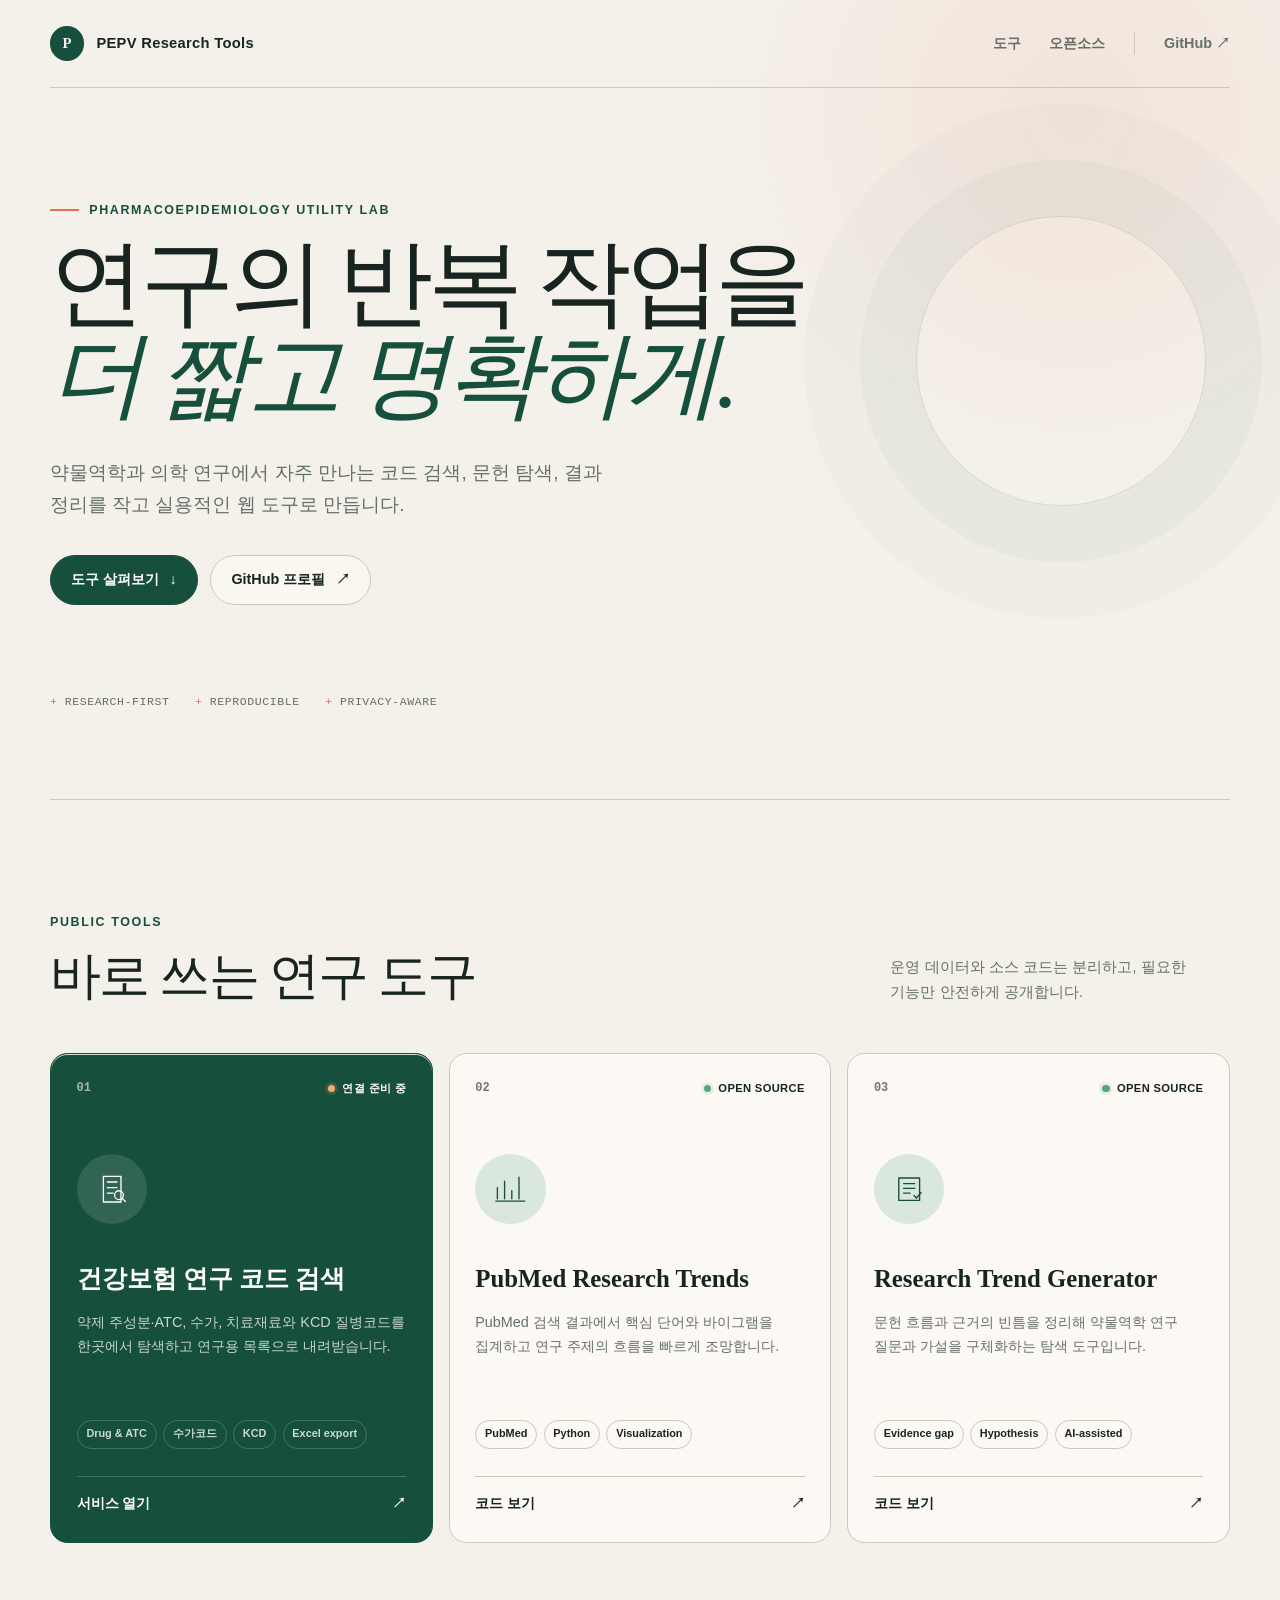
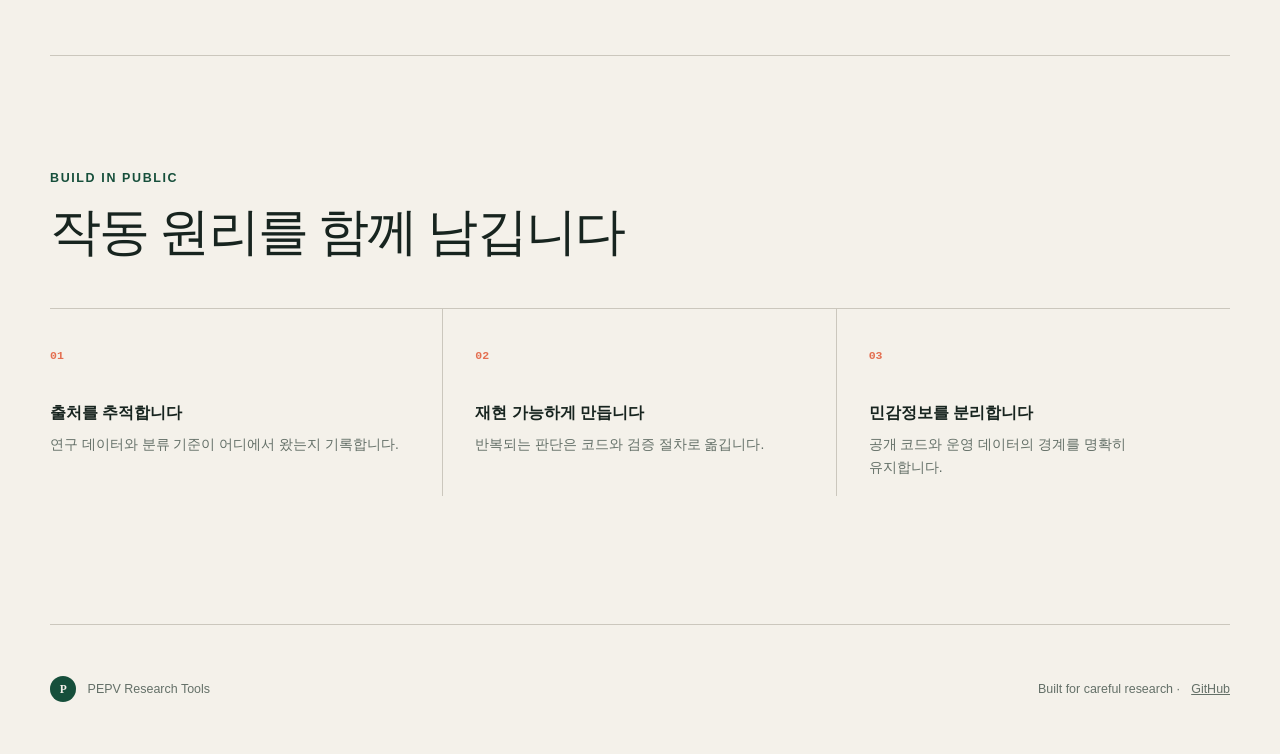
==== index.html @ 705d8540 "Build research tools landing page" ====
<!doctype html>
<html lang="ko">
  <head>
    <meta charset="utf-8">
    <meta name="viewport" content="width=device-width, initial-scale=1">
    <meta name="description" content="약물역학과 의학 연구를 위한 검색, 문헌 탐색, 분석 도구 모음">
    <meta name="theme-color" content="#f4f1ea">
    <meta property="og:title" content="PEPV Research Tools">
    <meta property="og:description" content="연구의 반복 작업을 줄이는 작고 실용적인 도구들">
    <meta property="og:type" content="website">
    <meta property="og:url" content="https://why5682.me/">
    <title>PEPV Research Tools</title>
    <link rel="icon" href="favicon.svg" type="image/svg+xml">
    <link rel="stylesheet" href="styles.css">
  </head>
  <body>
    <a class="skip-link" href="#main">본문으로 이동</a>

    <header class="site-header">
      <a class="brand" href="/" aria-label="PEPV Research Tools 홈">
        <span class="brand-mark" aria-hidden="true">P</span>
        <span>PEPV Research Tools</span>
      </a>
      <nav aria-label="주요 메뉴">
        <a href="#tools">도구</a>
        <a href="#open-source">오픈소스</a>
        <a class="nav-github" href="https://github.com/why5682">GitHub <span aria-hidden="true">↗</span></a>
      </nav>
    </header>

    <main id="main">
      <section class="hero" aria-labelledby="hero-title">
        <div class="eyebrow"><span></span> Pharmacoepidemiology utility lab</div>
        <h1 id="hero-title">연구의 반복 작업을<br><em>더 짧고 명확하게.</em></h1>
        <p class="hero-copy">
          약물역학과 의학 연구에서 자주 만나는 코드 검색, 문헌 탐색, 결과 정리를
          작고 실용적인 웹 도구로 만듭니다.
        </p>
        <div class="hero-actions">
          <a class="button button-primary" href="#tools">도구 살펴보기 <span aria-hidden="true">↓</span></a>
          <a class="button button-quiet" href="https://github.com/why5682">GitHub 프로필 <span aria-hidden="true">↗</span></a>
        </div>
        <div class="hero-note" aria-label="운영 원칙">
          <span>Research-first</span>
          <span>Reproducible</span>
          <span>Privacy-aware</span>
        </div>
      </section>

      <section class="section" id="tools" aria-labelledby="tools-title">
        <div class="section-heading">
          <div>
            <p class="section-kicker">Public tools</p>
            <h2 id="tools-title">바로 쓰는 연구 도구</h2>
          </div>
          <p>운영 데이터와 소스 코드는 분리하고, 필요한 기능만 안전하게 공개합니다.</p>
        </div>

        <div class="tool-grid">
          <article class="tool-card tool-card-featured">
            <div class="card-topline">
              <span class="card-number">01</span>
              <span class="status status-soon"><i></i> 연결 준비 중</span>
            </div>
            <div class="tool-icon" aria-hidden="true">
              <svg viewBox="0 0 48 48" role="img">
                <path d="M13 8h22v32H13zM18 15h12M18 22h12M18 29h7"/>
                <circle cx="32.5" cy="31.5" r="5.5"/><path d="m36.5 35.5 4 4"/>
              </svg>
            </div>
            <h3>건강보험 연구 코드 검색</h3>
            <p>약제 주성분·ATC, 수가, 치료재료와 KCD 질병코드를 한곳에서 탐색하고 연구용 목록으로 내려받습니다.</p>
            <ul class="tag-list" aria-label="주요 기능">
              <li>Drug &amp; ATC</li><li>수가코드</li><li>KCD</li><li>Excel export</li>
            </ul>
            <a class="card-link" href="https://drug.why5682.me">서비스 열기 <span aria-hidden="true">↗</span></a>
          </article>

          <article class="tool-card">
            <div class="card-topline">
              <span class="card-number">02</span>
              <span class="status"><i></i> Open source</span>
            </div>
            <div class="tool-icon" aria-hidden="true">
              <svg viewBox="0 0 48 48" role="img">
                <path d="M8 36V22M17 36V14M26 36V26M35 36V9M6 39h36"/>
              </svg>
            </div>
            <h3>PubMed Research Trends</h3>
            <p>PubMed 검색 결과에서 핵심 단어와 바이그램을 집계하고 연구 주제의 흐름을 빠르게 조망합니다.</p>
            <ul class="tag-list" aria-label="주요 기술">
              <li>PubMed</li><li>Python</li><li>Visualization</li>
            </ul>
            <a class="card-link" href="https://github.com/why5682/pubmedtrends">코드 보기 <span aria-hidden="true">↗</span></a>
          </article>

          <article class="tool-card">
            <div class="card-topline">
              <span class="card-number">03</span>
              <span class="status"><i></i> Open source</span>
            </div>
            <div class="tool-icon" aria-hidden="true">
              <svg viewBox="0 0 48 48" role="img">
                <path d="M11 10h26v28H11zM17 17h14M17 23h14M17 29h8"/>
                <path d="m30 32 3 3 6-7"/>
              </svg>
            </div>
            <h3>Research Trend Generator</h3>
            <p>문헌 흐름과 근거의 빈틈을 정리해 약물역학 연구 질문과 가설을 구체화하는 탐색 도구입니다.</p>
            <ul class="tag-list" aria-label="주요 기술">
              <li>Evidence gap</li><li>Hypothesis</li><li>AI-assisted</li>
            </ul>
            <a class="card-link" href="https://github.com/why5682/topic_generator">코드 보기 <span aria-hidden="true">↗</span></a>
          </article>
        </div>
      </section>

      <section class="section open-source" id="open-source" aria-labelledby="open-title">
        <div class="section-heading compact">
          <div>
            <p class="section-kicker">Build in public</p>
            <h2 id="open-title">작동 원리를 함께 남깁니다</h2>
          </div>
        </div>
        <div class="principles">
          <div><strong>01</strong><h3>출처를 추적합니다</h3><p>연구 데이터와 분류 기준이 어디에서 왔는지 기록합니다.</p></div>
          <div><strong>02</strong><h3>재현 가능하게 만듭니다</h3><p>반복되는 판단은 코드와 검증 절차로 옮깁니다.</p></div>
          <div><strong>03</strong><h3>민감정보를 분리합니다</h3><p>공개 코드와 운영 데이터의 경계를 명확히 유지합니다.</p></div>
        </div>
      </section>
    </main>

    <footer>
      <p><span class="footer-mark">P</span> PEPV Research Tools</p>
      <p>Built for careful research · <a href="https://github.com/why5682">GitHub</a></p>
    </footer>
  </body>
</html>
---- styles.css ----
:root {
  --paper: #f4f1ea;
  --paper-deep: #e9e4da;
  --ink: #17241f;
  --muted: #647068;
  --line: #cbc7bd;
  --green: #164f3b;
  --green-soft: #d9e7df;
  --coral: #e46f51;
  --white: #fffdf8;
  --shadow: 0 18px 45px rgba(38, 48, 42, 0.08);
}

* { box-sizing: border-box; }

html { scroll-behavior: smooth; }

body {
  margin: 0;
  color: var(--ink);
  background:
    radial-gradient(circle at 84% 5%, rgba(228, 111, 81, 0.10), transparent 24rem),
    var(--paper);
  font-family: Inter, Pretendard, "Noto Sans KR", -apple-system, BlinkMacSystemFont, "Segoe UI", sans-serif;
  line-height: 1.65;
  -webkit-font-smoothing: antialiased;
}

a { color: inherit; }

.skip-link {
  position: fixed;
  left: 1rem;
  top: -5rem;
  z-index: 100;
  padding: .7rem 1rem;
  background: var(--ink);
  color: white;
}

.skip-link:focus { top: 1rem; }

.site-header {
  width: min(1180px, calc(100% - 48px));
  margin: 0 auto;
  min-height: 88px;
  display: flex;
  align-items: center;
  justify-content: space-between;
  border-bottom: 1px solid var(--line);
}

.brand {
  display: inline-flex;
  align-items: center;
  gap: .75rem;
  text-decoration: none;
  font-size: .92rem;
  font-weight: 800;
  letter-spacing: .02em;
}

.brand-mark,
.footer-mark {
  display: inline-grid;
  place-items: center;
  width: 2.15rem;
  height: 2.15rem;
  border-radius: 50%;
  color: var(--paper);
  background: var(--green);
  font-family: Georgia, serif;
  font-weight: 700;
}

nav { display: flex; align-items: center; gap: 1.8rem; }
nav a { color: var(--muted); font-size: .9rem; font-weight: 650; text-decoration: none; }
nav a:hover { color: var(--ink); }
.nav-github { padding-left: 1.8rem; border-left: 1px solid var(--line); }

main,
footer { width: min(1180px, calc(100% - 48px)); margin-inline: auto; }

.hero {
  min-height: 680px;
  display: flex;
  flex-direction: column;
  justify-content: center;
  padding: 7rem 0 5.5rem;
  position: relative;
}

.hero::after {
  content: "";
  position: absolute;
  right: 2%;
  top: 18%;
  width: 18rem;
  height: 18rem;
  border: 1px solid rgba(22, 79, 59, .14);
  border-radius: 50%;
  box-shadow: 0 0 0 3.5rem rgba(22, 79, 59, .035), 0 0 0 7rem rgba(22, 79, 59, .02);
  pointer-events: none;
}

.eyebrow,
.section-kicker {
  margin: 0 0 1rem;
  color: var(--green);
  font-size: .78rem;
  font-weight: 800;
  letter-spacing: .13em;
  text-transform: uppercase;
}

.eyebrow { display: flex; align-items: center; gap: .65rem; }
.eyebrow span { width: 1.8rem; height: 2px; background: var(--coral); }

h1 {
  max-width: 900px;
  margin: 0;
  font-family: Georgia, "Times New Roman", serif;
  font-size: clamp(3.4rem, 7.4vw, 6.8rem);
  font-weight: 500;
  letter-spacing: -.055em;
  line-height: .98;
  word-break: keep-all;
  overflow-wrap: break-word;
}

h1 em { color: var(--green); font-weight: 500; }

.hero-copy {
  max-width: 610px;
  margin: 2.2rem 0 0;
  color: var(--muted);
  font-size: clamp(1rem, 2vw, 1.18rem);
  word-break: keep-all;
}

.hero-actions { display: flex; gap: .8rem; margin-top: 2.2rem; }

.button {
  display: inline-flex;
  align-items: center;
  gap: .65rem;
  min-height: 3.15rem;
  padding: 0 1.25rem;
  border: 1px solid var(--line);
  border-radius: 999px;
  text-decoration: none;
  font-size: .9rem;
  font-weight: 750;
  transition: transform .2s ease, background .2s ease;
}

.button:hover { transform: translateY(-2px); }
.button-primary { color: white; background: var(--green); border-color: var(--green); }
.button-quiet { background: rgba(255, 253, 248, .5); }

.hero-note {
  display: flex;
  gap: 1.6rem;
  margin-top: 5.4rem;
  color: var(--muted);
  font-family: ui-monospace, SFMono-Regular, Menlo, monospace;
  font-size: .72rem;
  letter-spacing: .05em;
  text-transform: uppercase;
}

.hero-note span::before { content: "+"; margin-right: .45rem; color: var(--coral); }

.section { padding: 7rem 0; border-top: 1px solid var(--line); }

.section-heading {
  display: grid;
  grid-template-columns: minmax(0, 1.4fr) minmax(260px, .6fr);
  align-items: end;
  gap: 3rem;
  margin-bottom: 3rem;
}

.section-heading.compact { grid-template-columns: 1fr; }
.section-heading h2 { margin: 0; font-family: Georgia, serif; font-size: clamp(2.2rem, 4vw, 3.6rem); font-weight: 500; letter-spacing: -.035em; line-height: 1.1; }
.section-heading > p { margin: 0; color: var(--muted); font-size: .95rem; word-break: keep-all; }

.tool-grid { display: grid; grid-template-columns: repeat(3, 1fr); gap: 1rem; }

.tool-card {
  min-height: 490px;
  padding: 1.6rem;
  display: flex;
  flex-direction: column;
  background: rgba(255, 253, 248, .72);
  border: 1px solid var(--line);
  border-radius: 1.1rem;
  box-shadow: 0 1px 0 rgba(255, 255, 255, .8) inset;
  transition: transform .22s ease, box-shadow .22s ease;
}

.tool-card:hover { transform: translateY(-5px); box-shadow: var(--shadow); }
.tool-card-featured { background: var(--green); color: var(--white); border-color: var(--green); }
.tool-card-featured p { color: rgba(255, 255, 255, .72); }

.card-topline { display: flex; align-items: center; justify-content: space-between; }
.card-number { font: 700 .75rem ui-monospace, monospace; opacity: .6; }
.status { display: inline-flex; align-items: center; gap: .45rem; font-size: .7rem; font-weight: 800; letter-spacing: .03em; text-transform: uppercase; }
.status i { width: .48rem; height: .48rem; border-radius: 50%; background: #58a77b; box-shadow: 0 0 0 3px rgba(88, 167, 123, .13); }
.status-soon i { background: #f2ad65; box-shadow: 0 0 0 3px rgba(242, 173, 101, .16); }

.tool-icon {
  width: 4.4rem;
  height: 4.4rem;
  display: grid;
  place-items: center;
  margin: 3.5rem 0 2.5rem;
  border-radius: 50%;
  color: var(--green);
  background: var(--green-soft);
}

.tool-card-featured .tool-icon { color: var(--white); background: rgba(255, 255, 255, .12); }
.tool-icon svg { width: 2.4rem; fill: none; stroke: currentColor; stroke-width: 1.7; stroke-linecap: round; stroke-linejoin: round; }
.tool-card h3 { margin: 0; font-family: Georgia, "Noto Serif KR", serif; font-size: 1.55rem; font-weight: 600; line-height: 1.25; }
.tool-card p { margin: 1rem 0; color: var(--muted); font-size: .9rem; word-break: keep-all; }
.tool-card.tool-card-featured p { color: rgba(255, 255, 255, .76); }

.tag-list { display: flex; flex-wrap: wrap; gap: .4rem; margin: auto 0 1.7rem; padding: 0; list-style: none; }
.tag-list li { padding: .3rem .55rem; border: 1px solid var(--line); border-radius: 999px; font-size: .68rem; font-weight: 700; }
.tool-card-featured .tag-list li { border-color: rgba(255, 255, 255, .2); color: rgba(255, 255, 255, .78); }
.card-link { display: flex; justify-content: space-between; padding-top: 1rem; border-top: 1px solid var(--line); text-decoration: none; font-size: .86rem; font-weight: 800; }
.tool-card-featured .card-link { border-color: rgba(255, 255, 255, .2); }

.open-source { padding-bottom: 8rem; }
.principles { display: grid; grid-template-columns: repeat(3, 1fr); border-top: 1px solid var(--line); }
.principles > div { padding: 2rem 2rem 1rem 0; border-right: 1px solid var(--line); }
.principles > div + div { padding-left: 2rem; }
.principles > div:last-child { border-right: 0; }
.principles strong { color: var(--coral); font: 750 .72rem ui-monospace, monospace; }
.principles h3 { margin: 2rem 0 .5rem; font-size: 1rem; }
.principles p { margin: 0; color: var(--muted); font-size: .86rem; word-break: keep-all; }

footer {
  min-height: 130px;
  display: flex;
  align-items: center;
  justify-content: space-between;
  border-top: 1px solid var(--line);
  color: var(--muted);
  font-size: .78rem;
}

footer p { display: flex; align-items: center; gap: .7rem; }
.footer-mark { width: 1.65rem; height: 1.65rem; font-size: .72rem; }

@media (max-width: 900px) {
  .hero::after { width: 11rem; height: 11rem; opacity: .65; }
  .tool-grid { grid-template-columns: 1fr; }
  .tool-card { min-height: 410px; }
  .tool-icon { margin: 2.5rem 0 1.8rem; }
  .section-heading { grid-template-columns: 1fr; gap: 1rem; }
}

@media (max-width: 650px) {
  .site-header,
  main,
  footer { width: min(100% - 28px, 1180px); }
  .site-header { min-height: 72px; }
  nav a:not(.nav-github) { display: none; }
  .nav-github { padding-left: 0; border-left: 0; }
  .brand { font-size: .82rem; }
  .hero { min-height: 610px; padding: 5rem 0 4rem; }
  .hero::after { display: none; }
  h1 { font-size: clamp(3.1rem, 15vw, 4.9rem); }
  .hero-copy { margin-top: 1.7rem; }
  .hero-actions { align-items: stretch; flex-direction: column; }
  .button { justify-content: center; }
  .hero-note { margin-top: 3.2rem; gap: .65rem 1rem; flex-wrap: wrap; }
  .section { padding: 5rem 0; }
  .principles { grid-template-columns: 1fr; }
  .principles > div,
  .principles > div + div { padding: 1.6rem 0; border-right: 0; border-bottom: 1px solid var(--line); }
  .principles > div:last-child { border-bottom: 0; }
  .principles h3 { margin-top: .8rem; }
  footer { padding: 2rem 0; flex-direction: column; align-items: flex-start; gap: .5rem; }
}

@media (prefers-reduced-motion: reduce) {
  html { scroll-behavior: auto; }
  *, *::before, *::after { transition: none !important; }
}
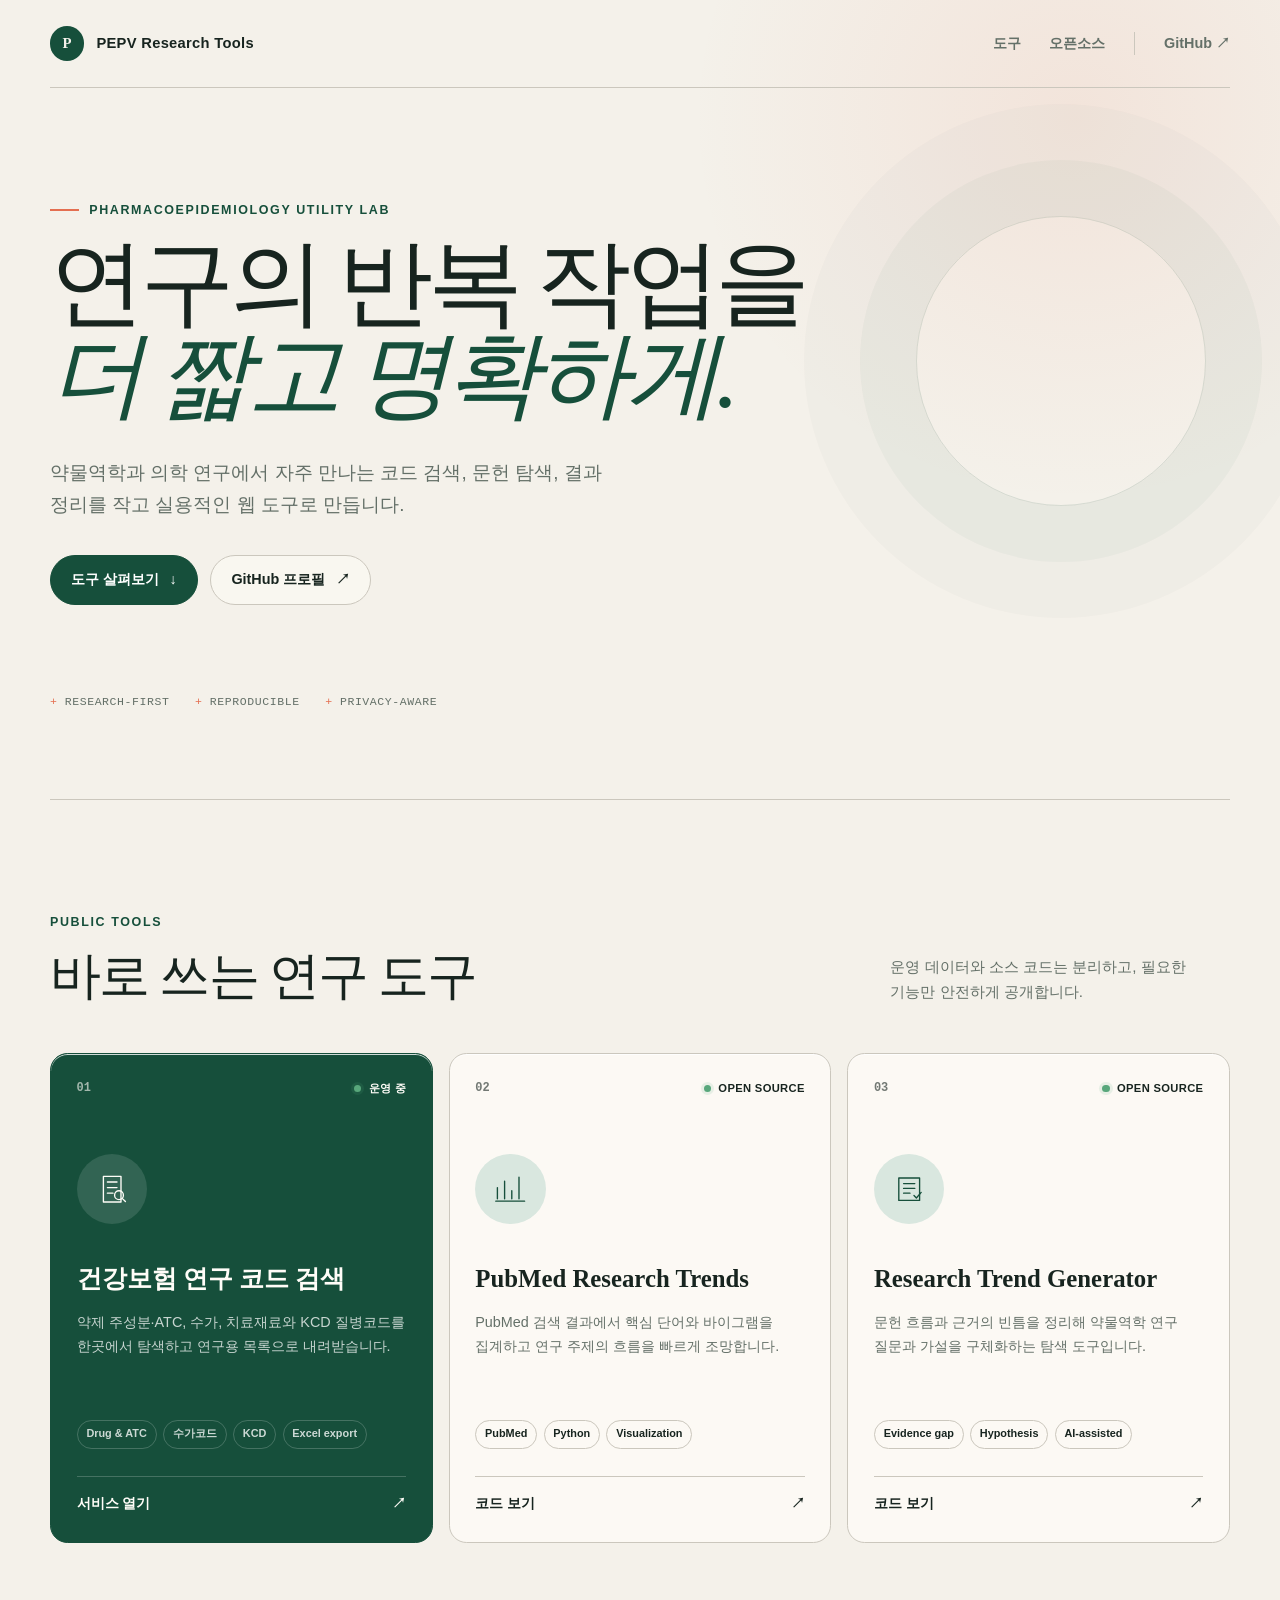
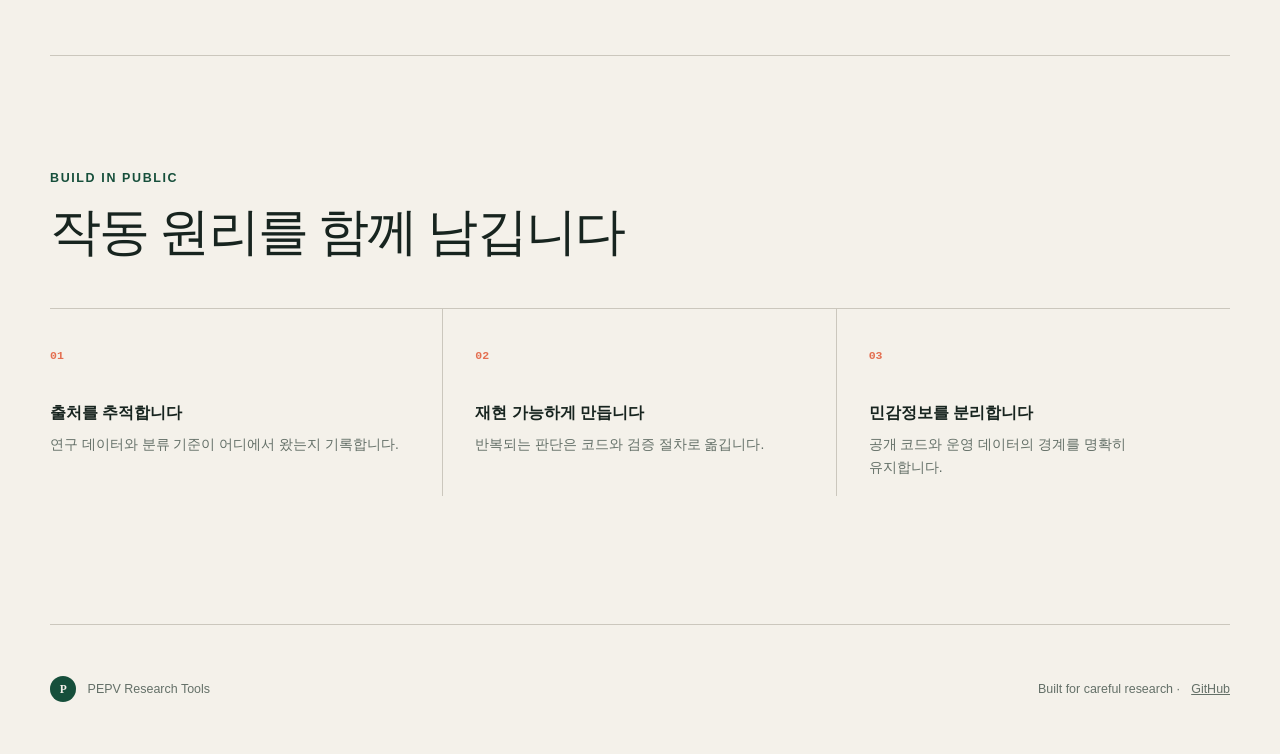
==== commit eb3d65ce: "Mark drug code service live" ====
--- a/index.html
+++ b/index.html
@@ -60,7 +60,7 @@
           <article class="tool-card tool-card-featured">
             <div class="card-topline">
               <span class="card-number">01</span>
-              <span class="status status-soon"><i></i> 연결 준비 중</span>
+              <span class="status"><i></i> 운영 중</span>
             </div>
             <div class="tool-icon" aria-hidden="true">
               <svg viewBox="0 0 48 48" role="img">
